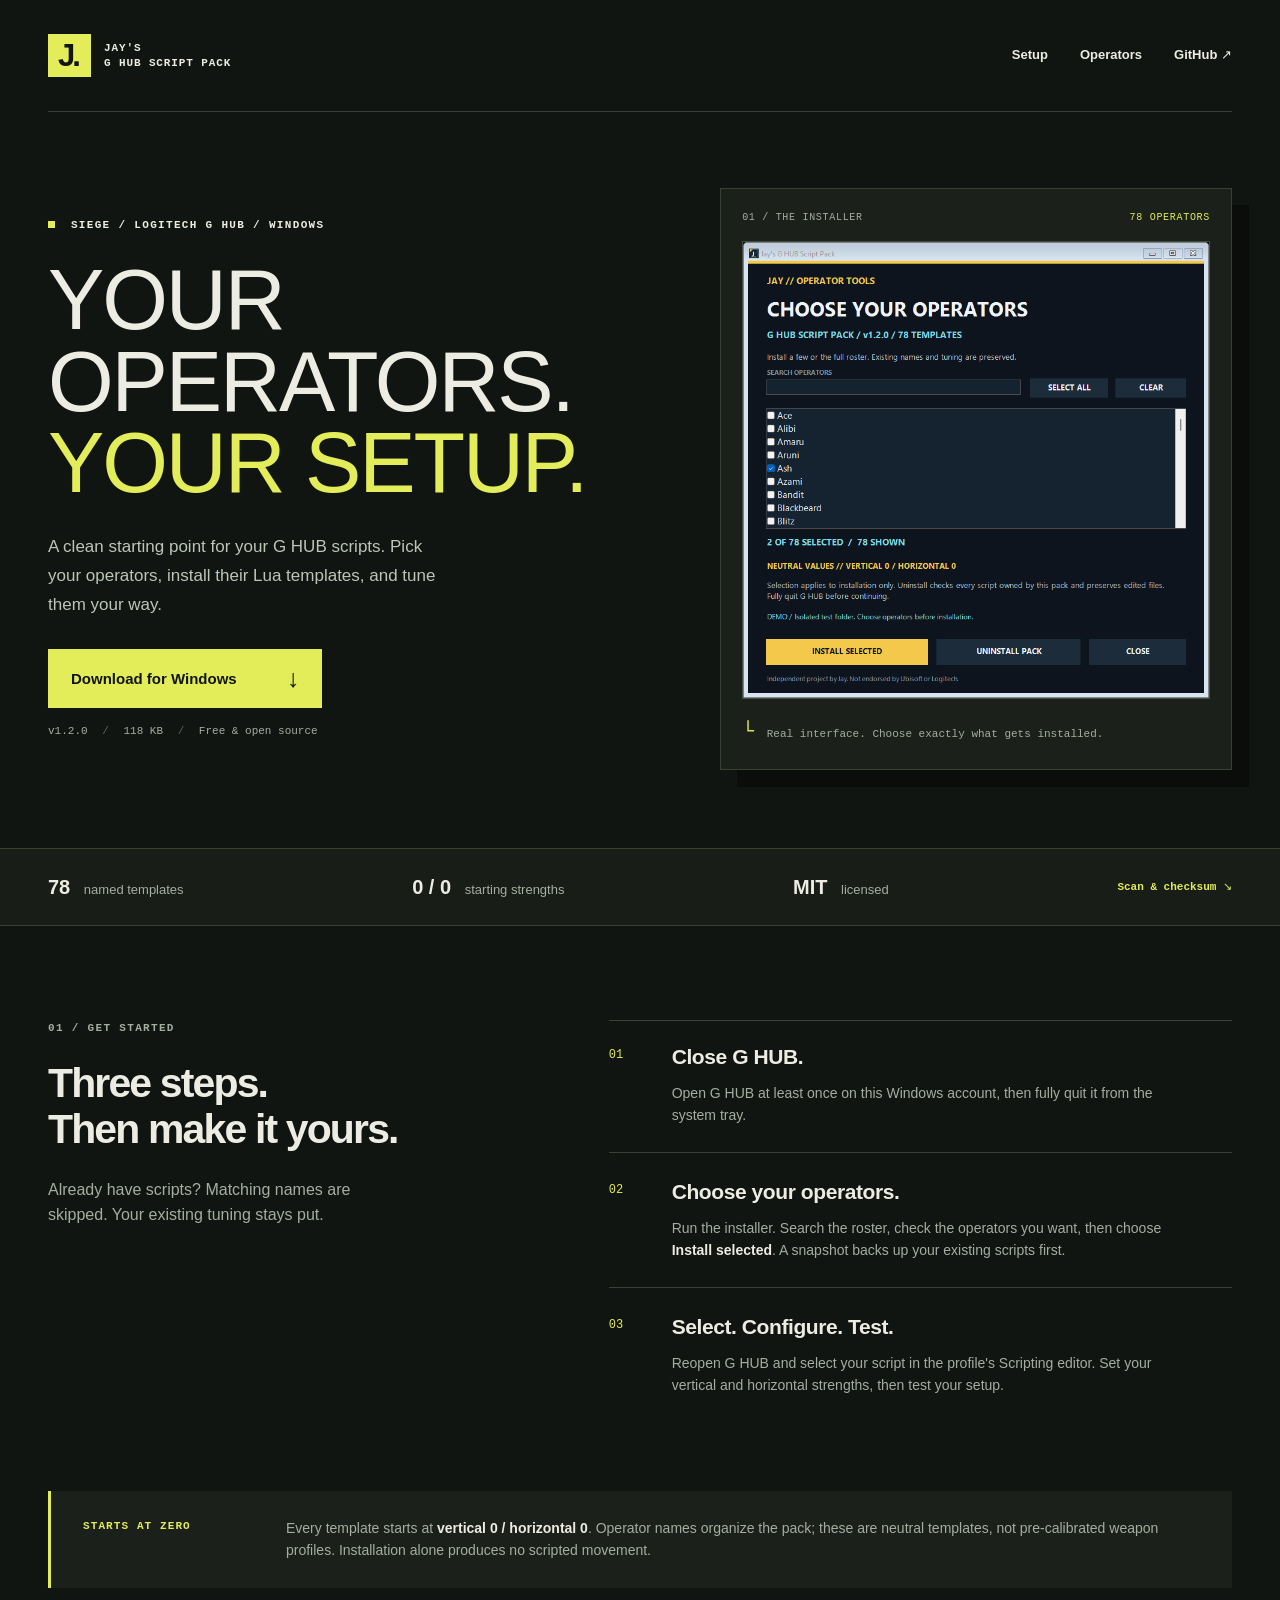
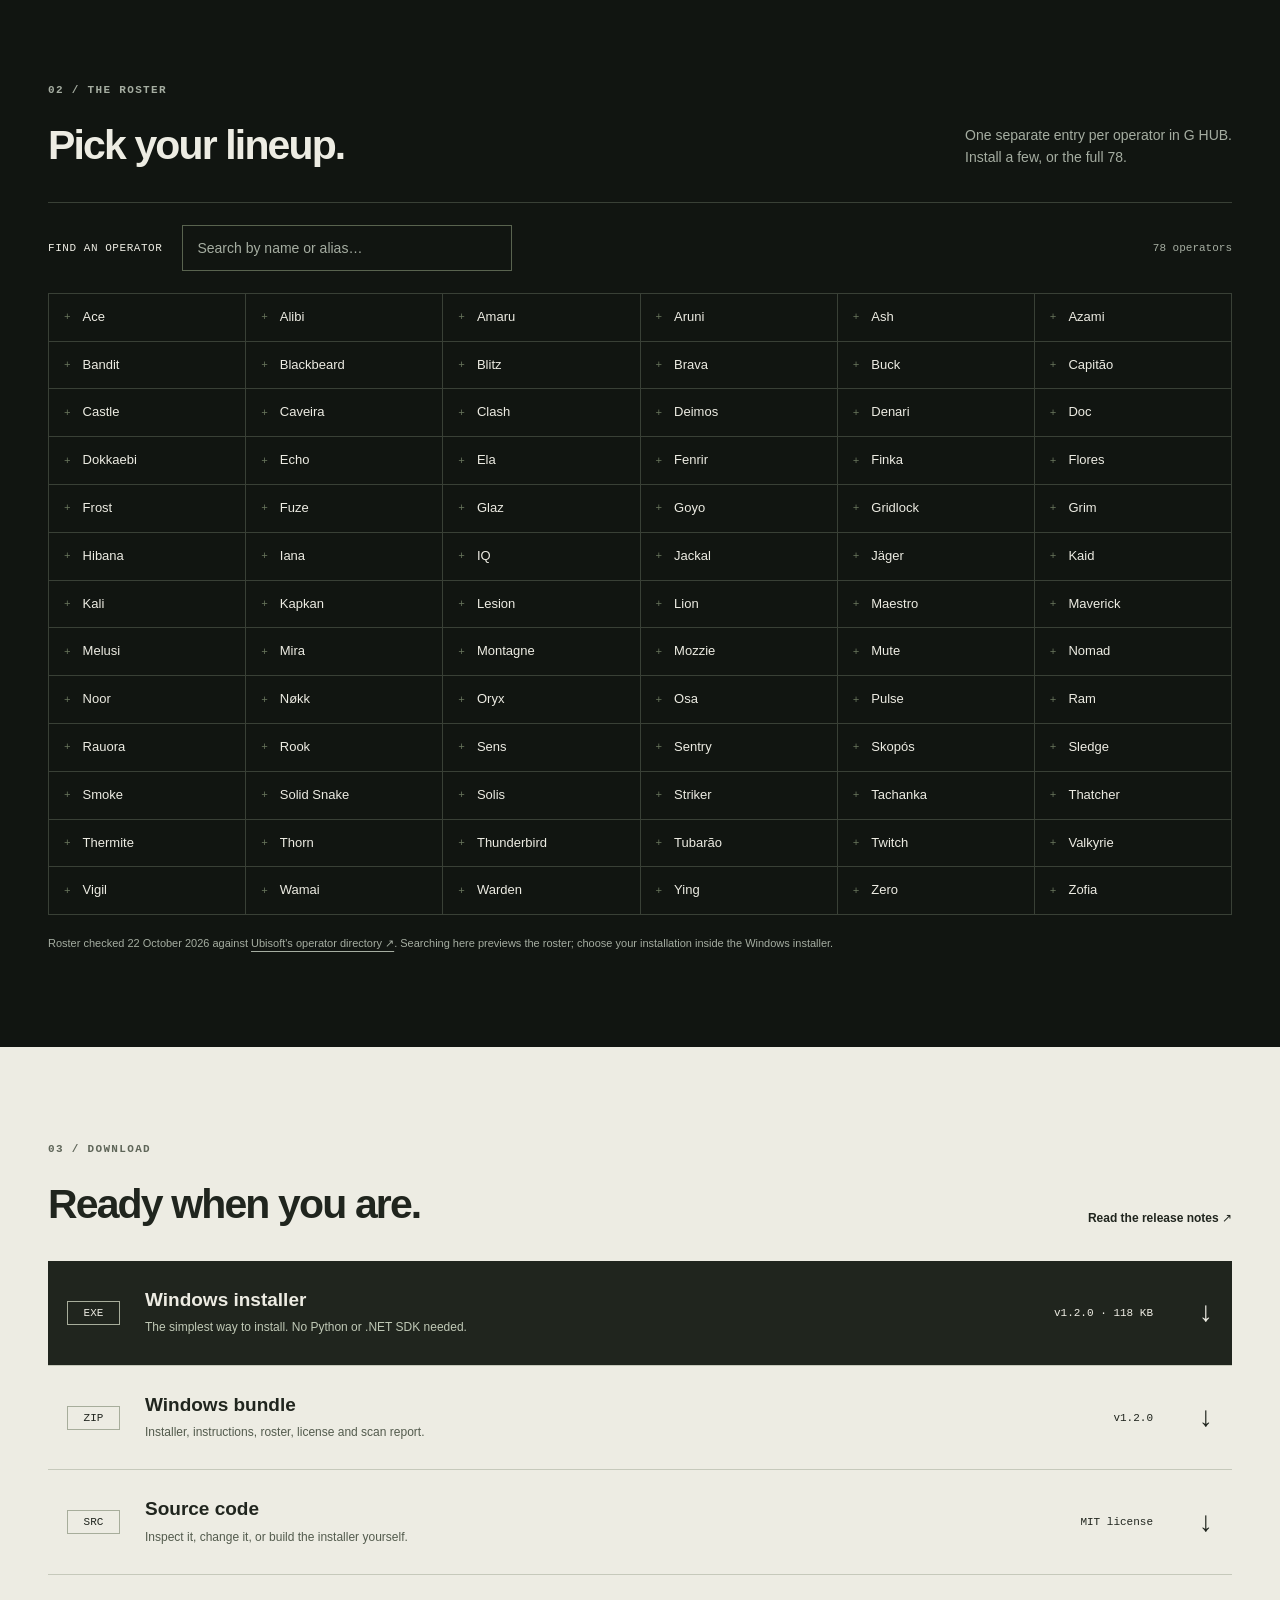
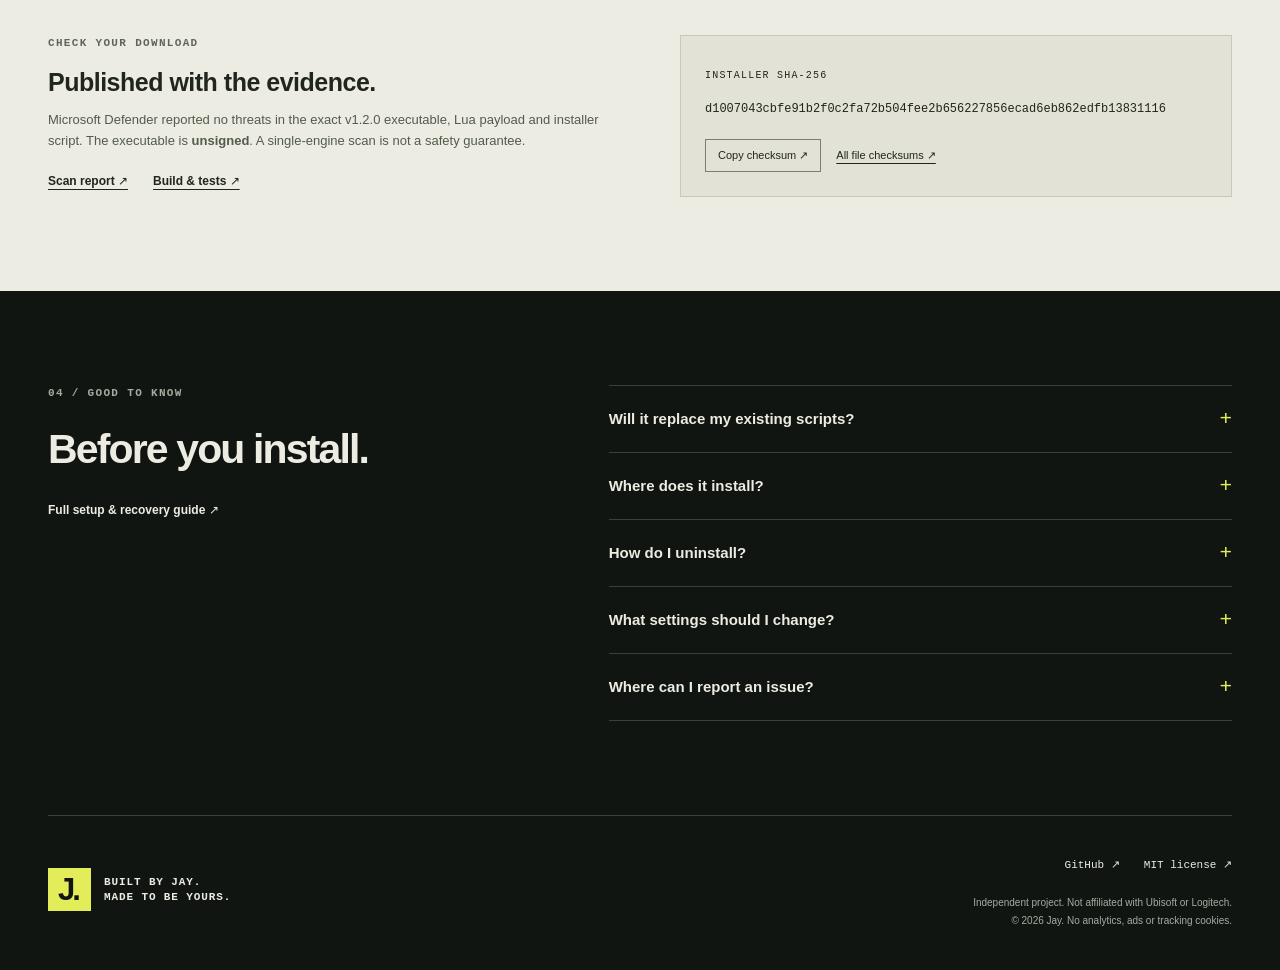
==== site/index.html @ f906ff97 "Launch tactical download website on GitHub Pages" ====
<!doctype html>
<html lang="en">
<head>
  <meta charset="utf-8">
  <meta name="viewport" content="width=device-width, initial-scale=1">
  <meta name="theme-color" content="#111511">
  <meta name="description" content="Jay's G HUB Script Pack. Download 78 neutral Siege operator Lua templates with selective installation, automatic backups and edit-preserving uninstall.">
  <meta property="og:title" content="Jay's G HUB Script Pack">
  <meta property="og:description" content="Your operators. Your setup. 78 neutral Lua templates for Logitech G HUB.">
  <meta property="og:type" content="website">
  <link rel="canonical" href="https://contactjayclatty.github.io/Jay-GHUB-Script-Pack/">
  <link rel="icon" href="assets/favicon.ico">
  <link rel="stylesheet" href="style.css">
  <script src="app.js" defer></script>
  <title>Jay's G HUB Script Pack — Download</title>
</head>
<body>
<a class="skip" href="#main">Skip to content</a>
<header class="masthead wrap">
  <a class="wordmark" href="#" aria-label="Jay's G HUB Script Pack home"><span class="mark">J.</span><span>JAY'S<br>G HUB SCRIPT PACK</span></a>
  <nav aria-label="Main navigation"><a href="#setup">Setup</a><a href="#operators">Operators</a><a href="https://github.com/contactjayclatty/Jay-GHUB-Script-Pack">GitHub <span aria-hidden="true">↗</span></a></nav>
</header>
<main id="main">
  <section class="hero wrap" aria-labelledby="hero-title">
    <div class="hero-copy">
      <p class="eyebrow"><span class="status-dot"></span> SIEGE / LOGITECH G HUB / WINDOWS</p>
      <h1 id="hero-title">YOUR<br>OPERATORS.<br><span>YOUR SETUP.</span></h1>
      <p class="intro">A clean starting point for your G HUB scripts. Pick your operators, install their Lua templates, and tune them your way.</p>
      <a class="button primary" href="https://github.com/contactjayclatty/Jay-GHUB-Script-Pack/releases/download/v1.2.0/Jay-GHUB-Script-Pack-v1.2.0.exe">Download for Windows <span aria-hidden="true">↓</span></a>
      <p class="download-meta">v1.2.0 <span>/</span> 118 KB <span>/</span> Free & open source</p>
    </div>
    <figure class="hero-visual">
      <div class="visual-top"><span>01 / THE INSTALLER</span><span>78 OPERATORS</span></div>
      <div class="screen"><img src="assets/installer.png" width="776" height="759" alt="The Windows installer showing operator checkboxes, search, and Install selected." fetchpriority="high"></div>
      <figcaption><span class="corner" aria-hidden="true">└</span> Real interface. Choose exactly what gets installed.</figcaption>
    </figure>
  </section>
  <div class="spec-strip"><div class="wrap specs"><span><strong>78</strong> named templates</span><span><strong>0 / 0</strong> starting strengths</span><span><strong>MIT</strong> licensed</span><a href="#verification">Scan & checksum <span aria-hidden="true">↘</span></a></div></div>
  <section class="setup wrap section" id="setup" aria-labelledby="setup-title">
    <div class="section-heading"><p class="eyebrow">01 / GET STARTED</p><h2 id="setup-title">Three steps.<br>Then make it yours.</h2><p>Already have scripts? Matching names are skipped. Your existing tuning stays put.</p></div>
    <ol class="steps">
      <li><span class="step-number">01</span><div><h3>Close G HUB.</h3><p>Open G HUB at least once on this Windows account, then fully quit it from the system tray.</p></div></li>
      <li><span class="step-number">02</span><div><h3>Choose your operators.</h3><p>Run the installer. Search the roster, check the operators you want, then choose <strong>Install selected</strong>. A snapshot backs up your existing scripts first.</p></div></li>
      <li><span class="step-number">03</span><div><h3>Select. Configure. Test.</h3><p>Reopen G HUB and select your script in the profile's Scripting editor. Set your vertical and horizontal strengths, then test your setup.</p></div></li>
    </ol>
  </section>
  <aside class="neutral wrap"><span class="note-label">STARTS AT ZERO</span><p>Every template starts at <strong>vertical 0 / horizontal 0</strong>. Operator names organize the pack; these are neutral templates, not pre-calibrated weapon profiles. Installation alone produces no scripted movement.</p></aside>
  <section class="roster wrap section" id="operators" aria-labelledby="roster-title">
    <div class="roster-heading"><div><p class="eyebrow">02 / THE ROSTER</p><h2 id="roster-title">Pick your lineup.</h2></div><p>One separate entry per operator in G HUB.<br>Install a few, or the full 78.</p></div>
    <div class="roster-tools"><label for="operator-search">Find an operator</label><input id="operator-search" type="search" placeholder="Search by name or alias…" autocomplete="off" aria-controls="operator-list"><span id="roster-count" role="status" aria-live="polite">78 operators</span></div>
    <ul class="operator-list" id="operator-list"><li data-search="Ace">Ace</li>
<li data-search="Alibi">Alibi</li>
<li data-search="Amaru">Amaru</li>
<li data-search="Aruni">Aruni</li>
<li data-search="Ash">Ash</li>
<li data-search="Azami">Azami</li>
<li data-search="Bandit">Bandit</li>
<li data-search="Blackbeard">Blackbeard</li>
<li data-search="Blitz">Blitz</li>
<li data-search="Brava">Brava</li>
<li data-search="Buck">Buck</li>
<li data-search="Capitão Capitao">Capitão</li>
<li data-search="Castle">Castle</li>
<li data-search="Caveira">Caveira</li>
<li data-search="Clash">Clash</li>
<li data-search="Deimos">Deimos</li>
<li data-search="Denari">Denari</li>
<li data-search="Doc">Doc</li>
<li data-search="Dokkaebi">Dokkaebi</li>
<li data-search="Echo">Echo</li>
<li data-search="Ela">Ela</li>
<li data-search="Fenrir">Fenrir</li>
<li data-search="Finka">Finka</li>
<li data-search="Flores">Flores</li>
<li data-search="Frost">Frost</li>
<li data-search="Fuze">Fuze</li>
<li data-search="Glaz">Glaz</li>
<li data-search="Goyo">Goyo</li>
<li data-search="Gridlock">Gridlock</li>
<li data-search="Grim">Grim</li>
<li data-search="Hibana">Hibana</li>
<li data-search="Iana">Iana</li>
<li data-search="IQ">IQ</li>
<li data-search="Jackal">Jackal</li>
<li data-search="Jäger Jager">Jäger</li>
<li data-search="Kaid">Kaid</li>
<li data-search="Kali">Kali</li>
<li data-search="Kapkan">Kapkan</li>
<li data-search="Lesion">Lesion</li>
<li data-search="Lion">Lion</li>
<li data-search="Maestro">Maestro</li>
<li data-search="Maverick">Maverick</li>
<li data-search="Melusi">Melusi</li>
<li data-search="Mira">Mira</li>
<li data-search="Montagne">Montagne</li>
<li data-search="Mozzie">Mozzie</li>
<li data-search="Mute">Mute</li>
<li data-search="Nomad">Nomad</li>
<li data-search="Noor">Noor</li>
<li data-search="Nøkk Nokk">Nøkk</li>
<li data-search="Oryx">Oryx</li>
<li data-search="Osa">Osa</li>
<li data-search="Pulse">Pulse</li>
<li data-search="Ram">Ram</li>
<li data-search="Rauora">Rauora</li>
<li data-search="Rook">Rook</li>
<li data-search="Sens">Sens</li>
<li data-search="Sentry">Sentry</li>
<li data-search="Skopós Skopos">Skopós</li>
<li data-search="Sledge">Sledge</li>
<li data-search="Smoke">Smoke</li>
<li data-search="Solid Snake">Solid Snake</li>
<li data-search="Solis">Solis</li>
<li data-search="Striker">Striker</li>
<li data-search="Tachanka">Tachanka</li>
<li data-search="Thatcher">Thatcher</li>
<li data-search="Thermite">Thermite</li>
<li data-search="Thorn">Thorn</li>
<li data-search="Thunderbird">Thunderbird</li>
<li data-search="Tubarão Tubarao">Tubarão</li>
<li data-search="Twitch">Twitch</li>
<li data-search="Valkyrie Valk">Valkyrie</li>
<li data-search="Vigil">Vigil</li>
<li data-search="Wamai">Wamai</li>
<li data-search="Warden">Warden</li>
<li data-search="Ying">Ying</li>
<li data-search="Zero">Zero</li>
<li data-search="Zofia">Zofia</li></ul>
    <p class="empty" id="empty-roster" hidden>No operators match that search.</p>
    <p class="small-print">Roster checked 22 October 2026 against <a href="https://www.ubisoft.com/en-us/game/rainbow-six/siege/game-info/operators">Ubisoft's operator directory ↗</a>. Searching here previews the roster; choose your installation inside the Windows installer.</p>
  </section>
  <section class="download-section" id="downloads" aria-labelledby="downloads-title"><div class="wrap section">
    <div class="download-heading"><div><p class="eyebrow">03 / DOWNLOAD</p><h2 id="downloads-title">Ready when you are.</h2></div><a class="text-link" href="https://github.com/contactjayclatty/Jay-GHUB-Script-Pack/releases/tag/v1.2.0">Read the release notes ↗</a></div>
    <a class="download-row featured" href="https://github.com/contactjayclatty/Jay-GHUB-Script-Pack/releases/download/v1.2.0/Jay-GHUB-Script-Pack-v1.2.0.exe"><span class="file-type">EXE</span><span><strong>Windows installer</strong><small>The simplest way to install. No Python or .NET SDK needed.</small></span><span class="file-detail">v1.2.0 · 118 KB</span><span class="download-arrow" aria-hidden="true">↓</span></a>
    <a class="download-row" href="https://github.com/contactjayclatty/Jay-GHUB-Script-Pack/releases/download/v1.2.0/Jay-GHUB-Script-Pack-v1.2.0-windows.zip"><span class="file-type">ZIP</span><span><strong>Windows bundle</strong><small>Installer, instructions, roster, license and scan report.</small></span><span class="file-detail">v1.2.0</span><span class="download-arrow" aria-hidden="true">↓</span></a>
    <a class="download-row" href="https://github.com/contactjayclatty/Jay-GHUB-Script-Pack/releases/download/v1.2.0/Jay-GHUB-Script-Pack-v1.2.0-source.zip"><span class="file-type">SRC</span><span><strong>Source code</strong><small>Inspect it, change it, or build the installer yourself.</small></span><span class="file-detail">MIT license</span><span class="download-arrow" aria-hidden="true">↓</span></a>
    <div class="verification" id="verification"><div><p class="eyebrow">CHECK YOUR DOWNLOAD</p><h3>Published with the evidence.</h3><p>Microsoft Defender reported no threats in the exact v1.2.0 executable, Lua payload and installer script. The executable is <strong>unsigned</strong>. A single-engine scan is not a safety guarantee.</p><div class="verification-links"><a href="https://github.com/contactjayclatty/Jay-GHUB-Script-Pack/releases/download/v1.2.0/malware-scan-report.json">Scan report ↗</a><a href="https://github.com/contactjayclatty/Jay-GHUB-Script-Pack/actions/runs/39658087045">Build & tests ↗</a></div></div><div class="hash-block"><label for="checksum">INSTALLER SHA-256</label><code id="checksum">d1007043cbfe91b2f0c2fa72b504fee2b656227856ecad6eb862edfb13831116</code><button id="copy-hash" type="button">Copy checksum <span aria-hidden="true">↗</span></button><span id="copy-status" class="sr-only" role="status"></span><a href="https://github.com/contactjayclatty/Jay-GHUB-Script-Pack/releases/download/v1.2.0/SHA256SUMS.txt">All file checksums ↗</a></div></div>
  </div></section>
  <section class="faq wrap section" aria-labelledby="faq-title"><div><p class="eyebrow">04 / GOOD TO KNOW</p><h2 id="faq-title">Before you install.</h2><a class="text-link" href="https://github.com/contactjayclatty/Jay-GHUB-Script-Pack/blob/main/docs/setup.md">Full setup & recovery guide ↗</a></div><div class="questions">
    <details><summary>Will it replace my existing scripts?</summary><p>No. Matching operator names and recognized aliases are skipped. Your current scripts are backed up before new templates are added. Installing this pack does not activate a script for your profile.</p></details>
    <details><summary>Where does it install?</summary><p>Under <code>%LOCALAPPDATA%\LGHUB\scripts</code> for the Windows account running the installer. It finds that account's folder automatically. Administrator access is not normally required.</p></details>
    <details><summary>How do I uninstall?</summary><p>Quit G HUB and choose <strong>Uninstall pack</strong> in the installer. This checks all scripts installed by the pack, regardless of the checklist. Only unchanged owned scripts are removed. Edited scripts, unrelated files and backups remain.</p></details>
    <details><summary>What settings should I change?</summary><p>Start with <code>RcCustomStrength</code> and <code>HorizontalStrength</code>. Leave advanced timings and controls alone unless you understand them. Calibration depends on your weapon, attachments, sensitivity and DPI.</p></details>
    <details><summary>Where can I report an issue?</summary><p>Use <a href="https://github.com/contactjayclatty/Jay-GHUB-Script-Pack/issues/new?template=bug_report.yml">GitHub Issues</a> for reproducible bugs or <a href="https://github.com/contactjayclatty/Jay-GHUB-Script-Pack/discussions">Discussions</a> for setup help. Include your Windows and G HUB versions, selected operators and the installer result.</p></details>
  </div></section>
</main>
<footer class="wrap footer"><a class="wordmark" href="#"><span class="mark">J.</span><span>BUILT BY JAY.<br>MADE TO BE YOURS.</span></a><div><a href="https://github.com/contactjayclatty/Jay-GHUB-Script-Pack">GitHub ↗</a><a href="https://github.com/contactjayclatty/Jay-GHUB-Script-Pack/blob/main/LICENSE">MIT license ↗</a><p>Independent project. Not affiliated with Ubisoft or Logitech.<br>© 2026 Jay. No analytics, ads or tracking cookies.</p></div></footer>
</body>
</html>
---- site/style.css ----
:root{--bg:#111511;--panel:#1b201b;--paper:#edece3;--muted:#a5ada1;--line:#394036;--accent:#e3ec59;--ink:#20251e;color-scheme:dark;font-family:Arial,Helvetica,sans-serif;font-synthesis:none}*{box-sizing:border-box}html{scroll-behavior:smooth;scroll-padding-top:30px}body{margin:0;background:var(--bg);color:var(--paper);font-size:16px;line-height:1.6}a{color:inherit;text-underline-offset:4px}button,input{font:inherit}a,button,input,summary{-webkit-tap-highlight-color:transparent}a:focus-visible,button:focus-visible,input:focus-visible,summary:focus-visible{outline:2px solid var(--accent);outline-offset:6px}.wrap{width:min(1240px,calc(100% - 96px));margin-inline:auto}.masthead{height:112px;display:flex;align-items:center;justify-content:space-between;border-bottom:1px solid var(--line)}.wordmark{display:flex;gap:13px;align-items:center;text-decoration:none;font:700 11px/1.35 'Courier New',monospace;letter-spacing:.08em}.mark{display:grid;place-items:center;width:43px;height:43px;background:var(--accent);color:var(--bg);font:900 31px/1 Arial;letter-spacing:-3px;padding-right:3px}.masthead nav{display:flex;gap:32px;font-size:13px;font-weight:bold}.masthead nav a{text-decoration:none}.masthead nav a:hover{color:var(--accent)}.hero{display:grid;grid-template-columns:1fr .85fr;gap:70px;padding-top:76px;padding-bottom:78px;align-items:center}.eyebrow{font:700 11px/1.6 'Courier New',monospace;letter-spacing:.12em;margin:0 0 25px}.status-dot{display:inline-block;width:7px;height:7px;background:var(--accent);margin-right:8px}.hero h1{font-family:Impact,'Arial Narrow',sans-serif;font-size:clamp(60px,6.6vw,98px);font-weight:400;line-height:.97;letter-spacing:-.025em;margin:0 0 28px}.hero h1 span{color:var(--accent)}.intro{max-width:400px;color:#bdc4b8;font-size:17px;line-height:1.7;margin:0 0 29px}.button{display:inline-flex;gap:50px;align-items:center;justify-content:space-between;padding:17px 23px;font-weight:700;font-size:15px;text-decoration:none;transition:background .15s,transform .15s}.primary{background:var(--accent);color:var(--bg)}.primary:hover{background:#f1fa78;transform:translateY(-2px)}.button span{font-size:25px;line-height:1}.download-meta{font:11px/1.6 'Courier New',monospace;color:var(--muted);margin:15px 0 0}.download-meta span{margin:0 8px;color:#5a6455}.hero-visual{margin:0;position:relative;padding:21px;background:var(--panel);border:1px solid var(--line);box-shadow:17px 17px 0 #0a0d0a}.visual-top{display:flex;justify-content:space-between;gap:10px;font:10px/1.5 'Courier New',monospace;letter-spacing:.07em;margin-bottom:16px;color:var(--muted)}.visual-top span:last-child{color:var(--accent)}.screen{overflow:hidden;border:1px solid #444e44;background:#121820}.screen img{width:100%;height:auto;display:block}.hero-visual figcaption{font:11px/1.6 'Courier New',monospace;color:var(--muted);margin-top:17px}.corner{color:var(--accent);font-size:20px;margin-right:6px}.spec-strip{border-block:1px solid var(--line);background:#181d17}.specs{display:flex;align-items:center;justify-content:space-between;padding-block:22px;font-size:13px;color:var(--muted);gap:20px}.specs strong{font-size:20px;color:var(--paper);margin-right:10px}.specs a{color:var(--accent);font:700 11px 'Courier New',monospace;text-decoration:none}.section{padding-top:94px;padding-bottom:94px}h2{font-size:clamp(32px,3.2vw,46px);line-height:1.13;letter-spacing:-.045em;font-weight:700;margin:0 0 24px}h3{font-size:21px;line-height:1.3;letter-spacing:-.02em;margin:0 0 12px}.setup{display:grid;grid-template-columns:.85fr 1.15fr;gap:100px}.section-heading>p:last-child{max-width:320px;color:var(--muted)}.section .eyebrow{color:var(--muted);margin-bottom:23px}.steps{list-style:none;padding:0;margin:0}.steps li{display:grid;grid-template-columns:43px 1fr;gap:20px;border-top:1px solid var(--line);padding:25px 0}.steps li:first-child{padding-top:22px}.steps li:last-child{padding-bottom:0}.step-number{font:12px 'Courier New',monospace;color:var(--accent);padding-top:5px}.steps p{font-size:14px;color:var(--muted);margin:0;max-width:490px}.steps strong{color:var(--paper)}.neutral{display:grid;grid-template-columns:175px 1fr;gap:28px;padding:26px 32px;border-left:3px solid var(--accent);background:var(--panel)}.note-label{font:700 11px/1.7 'Courier New',monospace;color:var(--accent);letter-spacing:.1em}.neutral p{margin:0;font-size:14px;color:var(--muted)}.neutral strong{color:var(--paper)}.roster-heading,.download-heading{display:flex;justify-content:space-between;align-items:flex-end;gap:30px;margin-bottom:33px}.roster-heading h2,.download-heading h2{margin:0}.roster-heading>p{color:var(--muted);font-size:14px;margin:0}.roster-tools{display:flex;gap:20px;align-items:center;margin-bottom:22px;border-top:1px solid var(--line);padding-top:22px}.roster-tools label{font:11px 'Courier New',monospace;text-transform:uppercase;letter-spacing:.05em}.roster-tools input{background:transparent;color:var(--paper);border:1px solid #59634f;padding:11px 14px;width:330px;border-radius:0;font-size:14px}.roster-tools input::placeholder{color:#a5ada1}.roster-tools span{margin-left:auto;font:11px 'Courier New',monospace;color:var(--muted)}.operator-list{list-style:none;display:grid;grid-template-columns:repeat(6,1fr);margin:0;padding:0;border-top:1px solid var(--line);border-left:1px solid var(--line)}.operator-list li{border-bottom:1px solid var(--line);border-right:1px solid var(--line);padding:13px 15px;font-size:13px;display:flex;gap:12px;align-items:center}.operator-list li:before{content:'+';color:#69765d;font:11px monospace}.operator-list li[hidden]{display:none}.operator-list li:hover{background:var(--panel);color:var(--accent)}.small-print{font-size:11px;color:var(--muted);margin:20px 0 0;max-width:800px}.empty{color:var(--muted)}.download-section{background:var(--paper);color:var(--ink)}.download-section .eyebrow{color:#5f6659}.text-link{font-size:12px;font-weight:bold;text-decoration:none}.text-link:hover{text-decoration:underline}.download-row{display:grid;grid-template-columns:53px 1fr 130px 35px;align-items:center;gap:25px;border-top:1px solid #c6c9bb;padding:27px 19px;text-decoration:none;transition:background .15s}.download-row:last-of-type{border-bottom:1px solid #c6c9bb}.download-row:hover{background:#dddfd1}.download-row.featured{background:var(--ink);color:var(--paper);border:0}.download-row.featured:hover{background:#343d2c}.file-type{font:11px 'Courier New',monospace;border:1px solid #a7ad9b;padding:5px 7px;text-align:center}.download-row strong{display:block;font-size:19px;line-height:1.3;margin-bottom:6px}.download-row small{font-size:12px;color:#535b4d;display:block}.featured small{color:#c0c9b6}.file-detail{font:11px 'Courier New',monospace;text-align:right}.download-arrow{font-size:28px;text-align:right}.verification{display:grid;grid-template-columns:1fr 1fr;gap:80px;padding-top:60px}.verification .eyebrow{margin-bottom:13px}.verification h3{font-size:25px}.verification p:not(.eyebrow){font-size:13px;color:#535b4d;margin:0}.verification-links{display:flex;gap:25px;margin-top:20px;font-size:12px;font-weight:bold}.hash-block{background:#e2e3d6;padding:24px;align-self:start;border:1px solid #c6c9bb}.hash-block label{font:10px 'Courier New',monospace;letter-spacing:.12em}.hash-block code{display:block;overflow-wrap:anywhere;font:12px/1.8 'Courier New',monospace;margin:13px 0 18px}.hash-block button{background:transparent;border:1px solid #79806f;color:var(--ink);padding:7px 12px;cursor:pointer;font-size:11px}.hash-block button:hover{background:#cdd2bf}.hash-block>a{font-size:11px;margin-left:15px}.download-section :focus-visible{outline-color:#3b4931}.faq{display:grid;grid-template-columns:.85fr 1.15fr;gap:100px}.questions details{border-top:1px solid var(--line)}.questions details:last-child{border-bottom:1px solid var(--line)}summary{cursor:pointer;list-style:none;display:flex;align-items:center;justify-content:space-between;gap:18px;font-size:15px;padding:21px 0;font-weight:bold}summary::-webkit-details-marker{display:none}summary:after{content:'+';font:21px 'Courier New',monospace;color:var(--accent)}details[open] summary:after{content:'−'}.questions p{font-size:14px;color:var(--muted);margin:0 0 23px;max-width:500px}.questions code{font-size:12px;overflow-wrap:anywhere}.footer{border-top:1px solid var(--line);padding-top:34px;padding-bottom:40px;display:flex;justify-content:space-between;gap:40px}.footer>div{text-align:right}.footer>div>a{font:11px 'Courier New',monospace;margin-left:24px;text-decoration:none}.footer p{font-size:10px;color:var(--muted);line-height:1.8;margin:18px 0 0}.sr-only{position:absolute;width:1px;height:1px;padding:0;margin:-1px;overflow:hidden;clip:rect(0,0,0,0);white-space:nowrap;border:0}.skip{position:fixed;top:-80px;left:16px;z-index:10;background:var(--accent);color:var(--ink);padding:12px}.skip:focus{top:12px}[hidden]{display:none!important}
@media(min-width:1500px){.hero{gap:110px}.hero h1{font-size:105px}}
@media(max-width:1050px){.wrap{width:calc(100% - 56px)}.hero{gap:35px}.hero h1{font-size:70px}.setup,.faq{gap:50px}.operator-list{grid-template-columns:repeat(5,1fr)}.verification{gap:35px}.specs strong{display:block;margin-bottom:3px}.hash-block>a{display:block;margin:12px 0 0}}
@media(max-width:760px){.wrap{width:calc(100% - 40px)}.masthead{height:89px}.masthead nav{gap:18px;font-size:12px}.masthead nav a:first-child{display:none}.wordmark{font-size:9px}.mark{width:35px;height:35px;font-size:26px}.hero{grid-template-columns:1fr;padding-top:46px;padding-bottom:48px;gap:40px}.hero h1{font-size:clamp(61px,14vw,96px)}.hero .eyebrow{font-size:9px;margin-bottom:25px}.intro{font-size:16px;max-width:450px}.hero-visual{max-width:460px;width:100%;justify-self:center;box-shadow:9px 9px 0 #090c09;padding:15px}.hero-visual figcaption{font-size:10px}.specs{display:grid;grid-template-columns:1fr 1fr;gap:21px;padding-block:23px}.specs strong{display:inline;font-size:19px}.specs span{font-size:11px}.specs a{font-size:10px}.section{padding-block:58px}.setup,.faq{grid-template-columns:1fr;gap:25px}h2{font-size:35px}.section-heading>p:last-child{max-width:440px}.neutral{grid-template-columns:1fr;padding:21px;gap:12px}.neutral p{font-size:13px}.roster-heading{display:block}.roster-heading>p{margin-top:18px}.roster-tools{flex-wrap:wrap;gap:12px}.roster-tools label{width:100%}.roster-tools input{width:calc(100% - 110px)}.roster-tools span{font-size:10px}.operator-list{grid-template-columns:repeat(3,1fr)}.operator-list li{padding:12px 9px;font-size:12px;gap:6px}.small-print{font-size:10px}.download-heading{display:block}.download-heading .text-link{display:inline-block;margin-top:21px}.download-row{grid-template-columns:40px 1fr 22px;gap:15px;padding:22px 12px}.download-row strong{font-size:17px}.download-row small{font-size:11px}.file-type{font-size:9px;padding:4px}.file-detail{display:none}.verification{grid-template-columns:1fr;gap:28px;padding-top:38px}.hash-block>a{display:inline-block;margin:0 0 0 12px}.faq .text-link{display:inline-block;margin-bottom:15px}.footer{display:block;padding-block:28px}.footer>div{text-align:left;margin-top:28px}.footer>div>a{margin-left:0;margin-right:24px}}
@media(prefers-reduced-motion:reduce){html{scroll-behavior:auto}*{transition:none!important}}
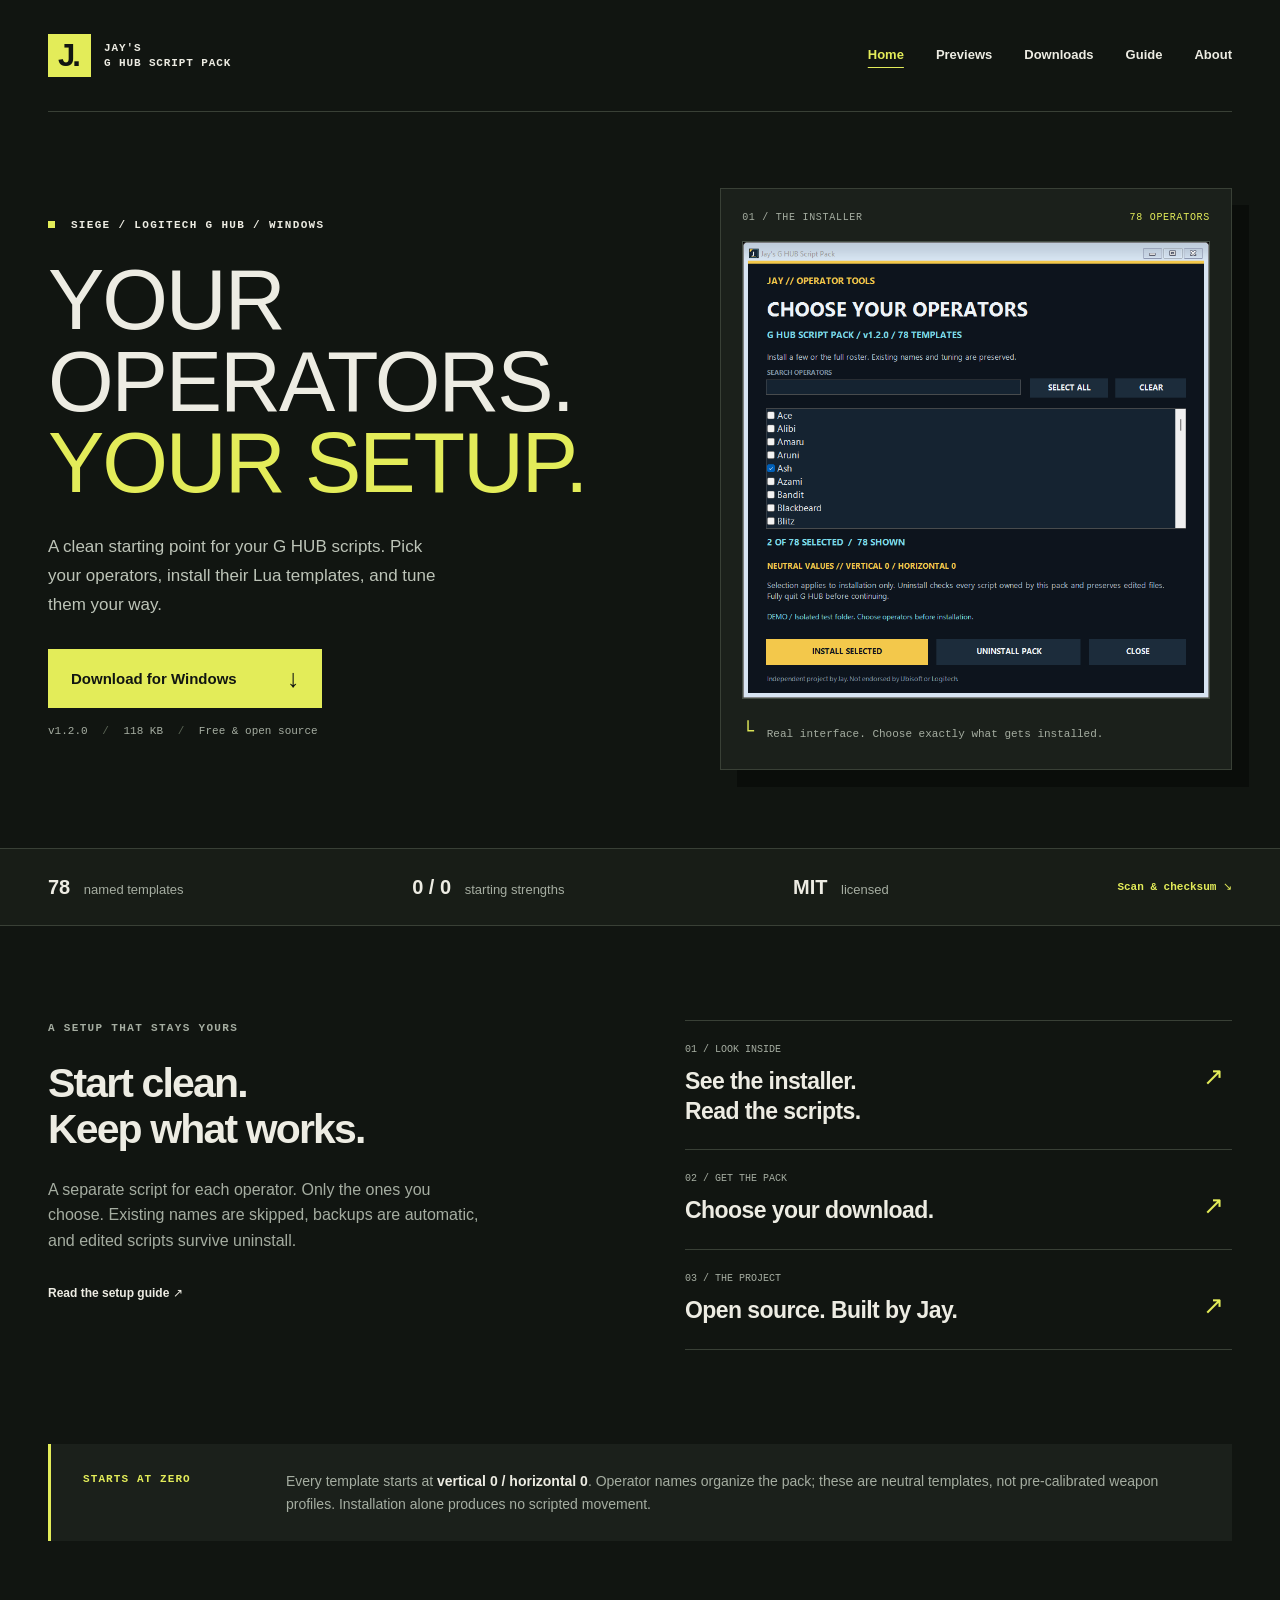
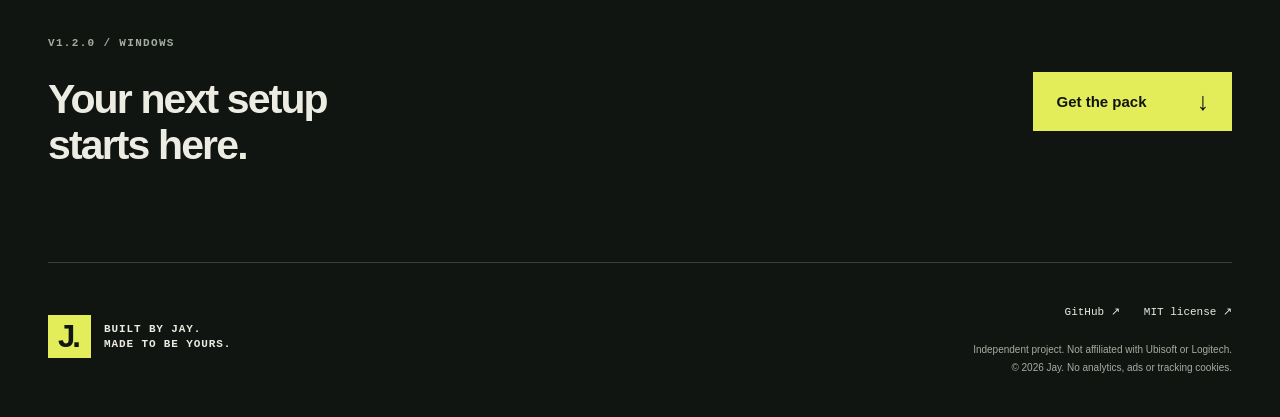
==== commit 49db73fe: "Expand website with previews, guide and verified download progress" ====
--- a/site/index.html
+++ b/site/index.html
@@ -1,32 +1,17 @@
 <!doctype html>
-<html lang="en">
-<head>
-  <meta charset="utf-8">
-  <meta name="viewport" content="width=device-width, initial-scale=1">
-  <meta name="theme-color" content="#111511">
-  <meta name="description" content="Jay's G HUB Script Pack. Download 78 neutral Siege operator Lua templates with selective installation, automatic backups and edit-preserving uninstall.">
-  <meta property="og:title" content="Jay's G HUB Script Pack">
-  <meta property="og:description" content="Your operators. Your setup. 78 neutral Lua templates for Logitech G HUB.">
-  <meta property="og:type" content="website">
-  <link rel="canonical" href="https://contactjayclatty.github.io/Jay-GHUB-Script-Pack/">
-  <link rel="icon" href="assets/favicon.ico">
-  <link rel="stylesheet" href="style.css">
-  <script src="app.js" defer></script>
-  <title>Jay's G HUB Script Pack — Download</title>
-</head>
-<body>
+<html lang="en"><head>
+<meta charset="utf-8"><meta name="viewport" content="width=device-width, initial-scale=1"><meta name="theme-color" content="#111511">
+<meta name="description" content="78 neutral Siege operator templates. Selective installation, backups and your own tuning in Logitech G HUB."><meta property="og:title" content="Home — Jay's G HUB Script Pack"><meta property="og:description" content="78 neutral Siege operator templates. Selective installation, backups and your own tuning in Logitech G HUB."><meta property="og:type" content="website">
+<link rel="canonical" href="https://contactjayclatty.github.io/Jay-GHUB-Script-Pack/"><link rel="icon" href="assets/favicon.ico"><link rel="stylesheet" href="style.css"><script src="app.js" defer></script>
+<title>Home — Jay's G HUB Script Pack</title></head><body>
 <a class="skip" href="#main">Skip to content</a>
-<header class="masthead wrap">
-  <a class="wordmark" href="#" aria-label="Jay's G HUB Script Pack home"><span class="mark">J.</span><span>JAY'S<br>G HUB SCRIPT PACK</span></a>
-  <nav aria-label="Main navigation"><a href="#setup">Setup</a><a href="#operators">Operators</a><a href="https://github.com/contactjayclatty/Jay-GHUB-Script-Pack">GitHub <span aria-hidden="true">↗</span></a></nav>
-</header>
-<main id="main">
-  <section class="hero wrap" aria-labelledby="hero-title">
+<header class="masthead wrap"><a class="wordmark" href="index.html" aria-label="Jay's G HUB Script Pack home"><span class="mark">J.</span><span>JAY'S<br>G HUB SCRIPT PACK</span></a><nav aria-label="Main navigation"><a href="index.html" aria-current="page">Home</a><a href="previews.html">Previews</a><a href="download.html">Downloads</a><a href="guide.html">Guide</a><a href="about.html">About</a></nav></header>
+<main id="main">  <section class="hero wrap" aria-labelledby="hero-title">
     <div class="hero-copy">
       <p class="eyebrow"><span class="status-dot"></span> SIEGE / LOGITECH G HUB / WINDOWS</p>
       <h1 id="hero-title">YOUR<br>OPERATORS.<br><span>YOUR SETUP.</span></h1>
       <p class="intro">A clean starting point for your G HUB scripts. Pick your operators, install their Lua templates, and tune them your way.</p>
-      <a class="button primary" href="https://github.com/contactjayclatty/Jay-GHUB-Script-Pack/releases/download/v1.2.0/Jay-GHUB-Script-Pack-v1.2.0.exe">Download for Windows <span aria-hidden="true">↓</span></a>
+      <a class="button primary" href="download.html">Download for Windows <span aria-hidden="true">↓</span></a>
       <p class="download-meta">v1.2.0 <span>/</span> 118 KB <span>/</span> Free & open source</p>
     </div>
     <figure class="hero-visual">
@@ -34,116 +19,6 @@
       <div class="screen"><img src="assets/installer.png" width="776" height="759" alt="The Windows installer showing operator checkboxes, search, and Install selected." fetchpriority="high"></div>
       <figcaption><span class="corner" aria-hidden="true">└</span> Real interface. Choose exactly what gets installed.</figcaption>
     </figure>
-  </section>
-  <div class="spec-strip"><div class="wrap specs"><span><strong>78</strong> named templates</span><span><strong>0 / 0</strong> starting strengths</span><span><strong>MIT</strong> licensed</span><a href="#verification">Scan & checksum <span aria-hidden="true">↘</span></a></div></div>
-  <section class="setup wrap section" id="setup" aria-labelledby="setup-title">
-    <div class="section-heading"><p class="eyebrow">01 / GET STARTED</p><h2 id="setup-title">Three steps.<br>Then make it yours.</h2><p>Already have scripts? Matching names are skipped. Your existing tuning stays put.</p></div>
-    <ol class="steps">
-      <li><span class="step-number">01</span><div><h3>Close G HUB.</h3><p>Open G HUB at least once on this Windows account, then fully quit it from the system tray.</p></div></li>
-      <li><span class="step-number">02</span><div><h3>Choose your operators.</h3><p>Run the installer. Search the roster, check the operators you want, then choose <strong>Install selected</strong>. A snapshot backs up your existing scripts first.</p></div></li>
-      <li><span class="step-number">03</span><div><h3>Select. Configure. Test.</h3><p>Reopen G HUB and select your script in the profile's Scripting editor. Set your vertical and horizontal strengths, then test your setup.</p></div></li>
-    </ol>
-  </section>
-  <aside class="neutral wrap"><span class="note-label">STARTS AT ZERO</span><p>Every template starts at <strong>vertical 0 / horizontal 0</strong>. Operator names organize the pack; these are neutral templates, not pre-calibrated weapon profiles. Installation alone produces no scripted movement.</p></aside>
-  <section class="roster wrap section" id="operators" aria-labelledby="roster-title">
-    <div class="roster-heading"><div><p class="eyebrow">02 / THE ROSTER</p><h2 id="roster-title">Pick your lineup.</h2></div><p>One separate entry per operator in G HUB.<br>Install a few, or the full 78.</p></div>
-    <div class="roster-tools"><label for="operator-search">Find an operator</label><input id="operator-search" type="search" placeholder="Search by name or alias…" autocomplete="off" aria-controls="operator-list"><span id="roster-count" role="status" aria-live="polite">78 operators</span></div>
-    <ul class="operator-list" id="operator-list"><li data-search="Ace">Ace</li>
-<li data-search="Alibi">Alibi</li>
-<li data-search="Amaru">Amaru</li>
-<li data-search="Aruni">Aruni</li>
-<li data-search="Ash">Ash</li>
-<li data-search="Azami">Azami</li>
-<li data-search="Bandit">Bandit</li>
-<li data-search="Blackbeard">Blackbeard</li>
-<li data-search="Blitz">Blitz</li>
-<li data-search="Brava">Brava</li>
-<li data-search="Buck">Buck</li>
-<li data-search="Capitão Capitao">Capitão</li>
-<li data-search="Castle">Castle</li>
-<li data-search="Caveira">Caveira</li>
-<li data-search="Clash">Clash</li>
-<li data-search="Deimos">Deimos</li>
-<li data-search="Denari">Denari</li>
-<li data-search="Doc">Doc</li>
-<li data-search="Dokkaebi">Dokkaebi</li>
-<li data-search="Echo">Echo</li>
-<li data-search="Ela">Ela</li>
-<li data-search="Fenrir">Fenrir</li>
-<li data-search="Finka">Finka</li>
-<li data-search="Flores">Flores</li>
-<li data-search="Frost">Frost</li>
-<li data-search="Fuze">Fuze</li>
-<li data-search="Glaz">Glaz</li>
-<li data-search="Goyo">Goyo</li>
-<li data-search="Gridlock">Gridlock</li>
-<li data-search="Grim">Grim</li>
-<li data-search="Hibana">Hibana</li>
-<li data-search="Iana">Iana</li>
-<li data-search="IQ">IQ</li>
-<li data-search="Jackal">Jackal</li>
-<li data-search="Jäger Jager">Jäger</li>
-<li data-search="Kaid">Kaid</li>
-<li data-search="Kali">Kali</li>
-<li data-search="Kapkan">Kapkan</li>
-<li data-search="Lesion">Lesion</li>
-<li data-search="Lion">Lion</li>
-<li data-search="Maestro">Maestro</li>
-<li data-search="Maverick">Maverick</li>
-<li data-search="Melusi">Melusi</li>
-<li data-search="Mira">Mira</li>
-<li data-search="Montagne">Montagne</li>
-<li data-search="Mozzie">Mozzie</li>
-<li data-search="Mute">Mute</li>
-<li data-search="Nomad">Nomad</li>
-<li data-search="Noor">Noor</li>
-<li data-search="Nøkk Nokk">Nøkk</li>
-<li data-search="Oryx">Oryx</li>
-<li data-search="Osa">Osa</li>
-<li data-search="Pulse">Pulse</li>
-<li data-search="Ram">Ram</li>
-<li data-search="Rauora">Rauora</li>
-<li data-search="Rook">Rook</li>
-<li data-search="Sens">Sens</li>
-<li data-search="Sentry">Sentry</li>
-<li data-search="Skopós Skopos">Skopós</li>
-<li data-search="Sledge">Sledge</li>
-<li data-search="Smoke">Smoke</li>
-<li data-search="Solid Snake">Solid Snake</li>
-<li data-search="Solis">Solis</li>
-<li data-search="Striker">Striker</li>
-<li data-search="Tachanka">Tachanka</li>
-<li data-search="Thatcher">Thatcher</li>
-<li data-search="Thermite">Thermite</li>
-<li data-search="Thorn">Thorn</li>
-<li data-search="Thunderbird">Thunderbird</li>
-<li data-search="Tubarão Tubarao">Tubarão</li>
-<li data-search="Twitch">Twitch</li>
-<li data-search="Valkyrie Valk">Valkyrie</li>
-<li data-search="Vigil">Vigil</li>
-<li data-search="Wamai">Wamai</li>
-<li data-search="Warden">Warden</li>
-<li data-search="Ying">Ying</li>
-<li data-search="Zero">Zero</li>
-<li data-search="Zofia">Zofia</li></ul>
-    <p class="empty" id="empty-roster" hidden>No operators match that search.</p>
-    <p class="small-print">Roster checked 22 October 2026 against <a href="https://www.ubisoft.com/en-us/game/rainbow-six/siege/game-info/operators">Ubisoft's operator directory ↗</a>. Searching here previews the roster; choose your installation inside the Windows installer.</p>
-  </section>
-  <section class="download-section" id="downloads" aria-labelledby="downloads-title"><div class="wrap section">
-    <div class="download-heading"><div><p class="eyebrow">03 / DOWNLOAD</p><h2 id="downloads-title">Ready when you are.</h2></div><a class="text-link" href="https://github.com/contactjayclatty/Jay-GHUB-Script-Pack/releases/tag/v1.2.0">Read the release notes ↗</a></div>
-    <a class="download-row featured" href="https://github.com/contactjayclatty/Jay-GHUB-Script-Pack/releases/download/v1.2.0/Jay-GHUB-Script-Pack-v1.2.0.exe"><span class="file-type">EXE</span><span><strong>Windows installer</strong><small>The simplest way to install. No Python or .NET SDK needed.</small></span><span class="file-detail">v1.2.0 · 118 KB</span><span class="download-arrow" aria-hidden="true">↓</span></a>
-    <a class="download-row" href="https://github.com/contactjayclatty/Jay-GHUB-Script-Pack/releases/download/v1.2.0/Jay-GHUB-Script-Pack-v1.2.0-windows.zip"><span class="file-type">ZIP</span><span><strong>Windows bundle</strong><small>Installer, instructions, roster, license and scan report.</small></span><span class="file-detail">v1.2.0</span><span class="download-arrow" aria-hidden="true">↓</span></a>
-    <a class="download-row" href="https://github.com/contactjayclatty/Jay-GHUB-Script-Pack/releases/download/v1.2.0/Jay-GHUB-Script-Pack-v1.2.0-source.zip"><span class="file-type">SRC</span><span><strong>Source code</strong><small>Inspect it, change it, or build the installer yourself.</small></span><span class="file-detail">MIT license</span><span class="download-arrow" aria-hidden="true">↓</span></a>
-    <div class="verification" id="verification"><div><p class="eyebrow">CHECK YOUR DOWNLOAD</p><h3>Published with the evidence.</h3><p>Microsoft Defender reported no threats in the exact v1.2.0 executable, Lua payload and installer script. The executable is <strong>unsigned</strong>. A single-engine scan is not a safety guarantee.</p><div class="verification-links"><a href="https://github.com/contactjayclatty/Jay-GHUB-Script-Pack/releases/download/v1.2.0/malware-scan-report.json">Scan report ↗</a><a href="https://github.com/contactjayclatty/Jay-GHUB-Script-Pack/actions/runs/39658087045">Build & tests ↗</a></div></div><div class="hash-block"><label for="checksum">INSTALLER SHA-256</label><code id="checksum">d1007043cbfe91b2f0c2fa72b504fee2b656227856ecad6eb862edfb13831116</code><button id="copy-hash" type="button">Copy checksum <span aria-hidden="true">↗</span></button><span id="copy-status" class="sr-only" role="status"></span><a href="https://github.com/contactjayclatty/Jay-GHUB-Script-Pack/releases/download/v1.2.0/SHA256SUMS.txt">All file checksums ↗</a></div></div>
-  </div></section>
-  <section class="faq wrap section" aria-labelledby="faq-title"><div><p class="eyebrow">04 / GOOD TO KNOW</p><h2 id="faq-title">Before you install.</h2><a class="text-link" href="https://github.com/contactjayclatty/Jay-GHUB-Script-Pack/blob/main/docs/setup.md">Full setup & recovery guide ↗</a></div><div class="questions">
-    <details><summary>Will it replace my existing scripts?</summary><p>No. Matching operator names and recognized aliases are skipped. Your current scripts are backed up before new templates are added. Installing this pack does not activate a script for your profile.</p></details>
-    <details><summary>Where does it install?</summary><p>Under <code>%LOCALAPPDATA%\LGHUB\scripts</code> for the Windows account running the installer. It finds that account's folder automatically. Administrator access is not normally required.</p></details>
-    <details><summary>How do I uninstall?</summary><p>Quit G HUB and choose <strong>Uninstall pack</strong> in the installer. This checks all scripts installed by the pack, regardless of the checklist. Only unchanged owned scripts are removed. Edited scripts, unrelated files and backups remain.</p></details>
-    <details><summary>What settings should I change?</summary><p>Start with <code>RcCustomStrength</code> and <code>HorizontalStrength</code>. Leave advanced timings and controls alone unless you understand them. Calibration depends on your weapon, attachments, sensitivity and DPI.</p></details>
-    <details><summary>Where can I report an issue?</summary><p>Use <a href="https://github.com/contactjayclatty/Jay-GHUB-Script-Pack/issues/new?template=bug_report.yml">GitHub Issues</a> for reproducible bugs or <a href="https://github.com/contactjayclatty/Jay-GHUB-Script-Pack/discussions">Discussions</a> for setup help. Include your Windows and G HUB versions, selected operators and the installer result.</p></details>
-  </div></section>
-</main>
-<footer class="wrap footer"><a class="wordmark" href="#"><span class="mark">J.</span><span>BUILT BY JAY.<br>MADE TO BE YOURS.</span></a><div><a href="https://github.com/contactjayclatty/Jay-GHUB-Script-Pack">GitHub ↗</a><a href="https://github.com/contactjayclatty/Jay-GHUB-Script-Pack/blob/main/LICENSE">MIT license ↗</a><p>Independent project. Not affiliated with Ubisoft or Logitech.<br>© 2026 Jay. No analytics, ads or tracking cookies.</p></div></footer>
-</body>
-</html>
+  </section>  <div class="spec-strip"><div class="wrap specs"><span><strong>78</strong> named templates</span><span><strong>0 / 0</strong> starting strengths</span><span><strong>MIT</strong> licensed</span><a href="download.html#verification">Scan & checksum <span aria-hidden="true">↘</span></a></div></div><section class="wrap section overview"><div><p class="eyebrow">A SETUP THAT STAYS YOURS</p><h2>Start clean.<br>Keep what works.</h2><p class="muted">A separate script for each operator. Only the ones you choose. Existing names are skipped, backups are automatic, and edited scripts survive uninstall.</p><a class="text-link" href="guide.html">Read the setup guide ↗</a></div><div class="route-list"><a href="previews.html"><span>01 / LOOK INSIDE</span><strong>See the installer.<br>Read the scripts.</strong><b aria-hidden="true">↗</b></a><a href="download.html"><span>02 / GET THE PACK</span><strong>Choose your download.</strong><b aria-hidden="true">↗</b></a><a href="about.html"><span>03 / THE PROJECT</span><strong>Open source. Built by Jay.</strong><b aria-hidden="true">↗</b></a></div></section>  <aside class="neutral wrap"><span class="note-label">STARTS AT ZERO</span><p>Every template starts at <strong>vertical 0 / horizontal 0</strong>. Operator names organize the pack; these are neutral templates, not pre-calibrated weapon profiles. Installation alone produces no scripted movement.</p></aside><section class="wrap section bottom-cta"><div><p class="eyebrow">V1.2.0 / WINDOWS</p><h2>Your next setup<br>starts here.</h2></div><a class="button primary" href="download.html">Get the pack <span aria-hidden="true">↓</span></a></section></main>
+<footer class="wrap footer"><a class="wordmark" href="index.html"><span class="mark">J.</span><span>BUILT BY JAY.<br>MADE TO BE YOURS.</span></a><div><a href="https://github.com/contactjayclatty/Jay-GHUB-Script-Pack">GitHub ↗</a><a href="https://github.com/contactjayclatty/Jay-GHUB-Script-Pack/blob/main/LICENSE">MIT license ↗</a><p>Independent project. Not affiliated with Ubisoft or Logitech.<br>© 2026 Jay. No analytics, ads or tracking cookies.</p></div></footer>
+</body></html>
--- a/site/style.css
+++ b/site/style.css
@@ -1,5 +1,23 @@
 :root{--bg:#111511;--panel:#1b201b;--paper:#edece3;--muted:#a5ada1;--line:#394036;--accent:#e3ec59;--ink:#20251e;color-scheme:dark;font-family:Arial,Helvetica,sans-serif;font-synthesis:none}*{box-sizing:border-box}html{scroll-behavior:smooth;scroll-padding-top:30px}body{margin:0;background:var(--bg);color:var(--paper);font-size:16px;line-height:1.6}a{color:inherit;text-underline-offset:4px}button,input{font:inherit}a,button,input,summary{-webkit-tap-highlight-color:transparent}a:focus-visible,button:focus-visible,input:focus-visible,summary:focus-visible{outline:2px solid var(--accent);outline-offset:6px}.wrap{width:min(1240px,calc(100% - 96px));margin-inline:auto}.masthead{height:112px;display:flex;align-items:center;justify-content:space-between;border-bottom:1px solid var(--line)}.wordmark{display:flex;gap:13px;align-items:center;text-decoration:none;font:700 11px/1.35 'Courier New',monospace;letter-spacing:.08em}.mark{display:grid;place-items:center;width:43px;height:43px;background:var(--accent);color:var(--bg);font:900 31px/1 Arial;letter-spacing:-3px;padding-right:3px}.masthead nav{display:flex;gap:32px;font-size:13px;font-weight:bold}.masthead nav a{text-decoration:none}.masthead nav a:hover{color:var(--accent)}.hero{display:grid;grid-template-columns:1fr .85fr;gap:70px;padding-top:76px;padding-bottom:78px;align-items:center}.eyebrow{font:700 11px/1.6 'Courier New',monospace;letter-spacing:.12em;margin:0 0 25px}.status-dot{display:inline-block;width:7px;height:7px;background:var(--accent);margin-right:8px}.hero h1{font-family:Impact,'Arial Narrow',sans-serif;font-size:clamp(60px,6.6vw,98px);font-weight:400;line-height:.97;letter-spacing:-.025em;margin:0 0 28px}.hero h1 span{color:var(--accent)}.intro{max-width:400px;color:#bdc4b8;font-size:17px;line-height:1.7;margin:0 0 29px}.button{display:inline-flex;gap:50px;align-items:center;justify-content:space-between;padding:17px 23px;font-weight:700;font-size:15px;text-decoration:none;transition:background .15s,transform .15s}.primary{background:var(--accent);color:var(--bg)}.primary:hover{background:#f1fa78;transform:translateY(-2px)}.button span{font-size:25px;line-height:1}.download-meta{font:11px/1.6 'Courier New',monospace;color:var(--muted);margin:15px 0 0}.download-meta span{margin:0 8px;color:#5a6455}.hero-visual{margin:0;position:relative;padding:21px;background:var(--panel);border:1px solid var(--line);box-shadow:17px 17px 0 #0a0d0a}.visual-top{display:flex;justify-content:space-between;gap:10px;font:10px/1.5 'Courier New',monospace;letter-spacing:.07em;margin-bottom:16px;color:var(--muted)}.visual-top span:last-child{color:var(--accent)}.screen{overflow:hidden;border:1px solid #444e44;background:#121820}.screen img{width:100%;height:auto;display:block}.hero-visual figcaption{font:11px/1.6 'Courier New',monospace;color:var(--muted);margin-top:17px}.corner{color:var(--accent);font-size:20px;margin-right:6px}.spec-strip{border-block:1px solid var(--line);background:#181d17}.specs{display:flex;align-items:center;justify-content:space-between;padding-block:22px;font-size:13px;color:var(--muted);gap:20px}.specs strong{font-size:20px;color:var(--paper);margin-right:10px}.specs a{color:var(--accent);font:700 11px 'Courier New',monospace;text-decoration:none}.section{padding-top:94px;padding-bottom:94px}h2{font-size:clamp(32px,3.2vw,46px);line-height:1.13;letter-spacing:-.045em;font-weight:700;margin:0 0 24px}h3{font-size:21px;line-height:1.3;letter-spacing:-.02em;margin:0 0 12px}.setup{display:grid;grid-template-columns:.85fr 1.15fr;gap:100px}.section-heading>p:last-child{max-width:320px;color:var(--muted)}.section .eyebrow{color:var(--muted);margin-bottom:23px}.steps{list-style:none;padding:0;margin:0}.steps li{display:grid;grid-template-columns:43px 1fr;gap:20px;border-top:1px solid var(--line);padding:25px 0}.steps li:first-child{padding-top:22px}.steps li:last-child{padding-bottom:0}.step-number{font:12px 'Courier New',monospace;color:var(--accent);padding-top:5px}.steps p{font-size:14px;color:var(--muted);margin:0;max-width:490px}.steps strong{color:var(--paper)}.neutral{display:grid;grid-template-columns:175px 1fr;gap:28px;padding:26px 32px;border-left:3px solid var(--accent);background:var(--panel)}.note-label{font:700 11px/1.7 'Courier New',monospace;color:var(--accent);letter-spacing:.1em}.neutral p{margin:0;font-size:14px;color:var(--muted)}.neutral strong{color:var(--paper)}.roster-heading,.download-heading{display:flex;justify-content:space-between;align-items:flex-end;gap:30px;margin-bottom:33px}.roster-heading h2,.download-heading h2{margin:0}.roster-heading>p{color:var(--muted);font-size:14px;margin:0}.roster-tools{display:flex;gap:20px;align-items:center;margin-bottom:22px;border-top:1px solid var(--line);padding-top:22px}.roster-tools label{font:11px 'Courier New',monospace;text-transform:uppercase;letter-spacing:.05em}.roster-tools input{background:transparent;color:var(--paper);border:1px solid #59634f;padding:11px 14px;width:330px;border-radius:0;font-size:14px}.roster-tools input::placeholder{color:#a5ada1}.roster-tools span{margin-left:auto;font:11px 'Courier New',monospace;color:var(--muted)}.operator-list{list-style:none;display:grid;grid-template-columns:repeat(6,1fr);margin:0;padding:0;border-top:1px solid var(--line);border-left:1px solid var(--line)}.operator-list li{border-bottom:1px solid var(--line);border-right:1px solid var(--line);padding:13px 15px;font-size:13px;display:flex;gap:12px;align-items:center}.operator-list li:before{content:'+';color:#69765d;font:11px monospace}.operator-list li[hidden]{display:none}.operator-list li:hover{background:var(--panel);color:var(--accent)}.small-print{font-size:11px;color:var(--muted);margin:20px 0 0;max-width:800px}.empty{color:var(--muted)}.download-section{background:var(--paper);color:var(--ink)}.download-section .eyebrow{color:#5f6659}.text-link{font-size:12px;font-weight:bold;text-decoration:none}.text-link:hover{text-decoration:underline}.download-row{display:grid;grid-template-columns:53px 1fr 130px 35px;align-items:center;gap:25px;border-top:1px solid #c6c9bb;padding:27px 19px;text-decoration:none;transition:background .15s}.download-row:last-of-type{border-bottom:1px solid #c6c9bb}.download-row:hover{background:#dddfd1}.download-row.featured{background:var(--ink);color:var(--paper);border:0}.download-row.featured:hover{background:#343d2c}.file-type{font:11px 'Courier New',monospace;border:1px solid #a7ad9b;padding:5px 7px;text-align:center}.download-row strong{display:block;font-size:19px;line-height:1.3;margin-bottom:6px}.download-row small{font-size:12px;color:#535b4d;display:block}.featured small{color:#c0c9b6}.file-detail{font:11px 'Courier New',monospace;text-align:right}.download-arrow{font-size:28px;text-align:right}.verification{display:grid;grid-template-columns:1fr 1fr;gap:80px;padding-top:60px}.verification .eyebrow{margin-bottom:13px}.verification h3{font-size:25px}.verification p:not(.eyebrow){font-size:13px;color:#535b4d;margin:0}.verification-links{display:flex;gap:25px;margin-top:20px;font-size:12px;font-weight:bold}.hash-block{background:#e2e3d6;padding:24px;align-self:start;border:1px solid #c6c9bb}.hash-block label{font:10px 'Courier New',monospace;letter-spacing:.12em}.hash-block code{display:block;overflow-wrap:anywhere;font:12px/1.8 'Courier New',monospace;margin:13px 0 18px}.hash-block button{background:transparent;border:1px solid #79806f;color:var(--ink);padding:7px 12px;cursor:pointer;font-size:11px}.hash-block button:hover{background:#cdd2bf}.hash-block>a{font-size:11px;margin-left:15px}.download-section :focus-visible{outline-color:#3b4931}.faq{display:grid;grid-template-columns:.85fr 1.15fr;gap:100px}.questions details{border-top:1px solid var(--line)}.questions details:last-child{border-bottom:1px solid var(--line)}summary{cursor:pointer;list-style:none;display:flex;align-items:center;justify-content:space-between;gap:18px;font-size:15px;padding:21px 0;font-weight:bold}summary::-webkit-details-marker{display:none}summary:after{content:'+';font:21px 'Courier New',monospace;color:var(--accent)}details[open] summary:after{content:'−'}.questions p{font-size:14px;color:var(--muted);margin:0 0 23px;max-width:500px}.questions code{font-size:12px;overflow-wrap:anywhere}.footer{border-top:1px solid var(--line);padding-top:34px;padding-bottom:40px;display:flex;justify-content:space-between;gap:40px}.footer>div{text-align:right}.footer>div>a{font:11px 'Courier New',monospace;margin-left:24px;text-decoration:none}.footer p{font-size:10px;color:var(--muted);line-height:1.8;margin:18px 0 0}.sr-only{position:absolute;width:1px;height:1px;padding:0;margin:-1px;overflow:hidden;clip:rect(0,0,0,0);white-space:nowrap;border:0}.skip{position:fixed;top:-80px;left:16px;z-index:10;background:var(--accent);color:var(--ink);padding:12px}.skip:focus{top:12px}[hidden]{display:none!important}
 @media(min-width:1500px){.hero{gap:110px}.hero h1{font-size:105px}}
 @media(max-width:1050px){.wrap{width:calc(100% - 56px)}.hero{gap:35px}.hero h1{font-size:70px}.setup,.faq{gap:50px}.operator-list{grid-template-columns:repeat(5,1fr)}.verification{gap:35px}.specs strong{display:block;margin-bottom:3px}.hash-block>a{display:block;margin:12px 0 0}}
-@media(max-width:760px){.wrap{width:calc(100% - 40px)}.masthead{height:89px}.masthead nav{gap:18px;font-size:12px}.masthead nav a:first-child{display:none}.wordmark{font-size:9px}.mark{width:35px;height:35px;font-size:26px}.hero{grid-template-columns:1fr;padding-top:46px;padding-bottom:48px;gap:40px}.hero h1{font-size:clamp(61px,14vw,96px)}.hero .eyebrow{font-size:9px;margin-bottom:25px}.intro{font-size:16px;max-width:450px}.hero-visual{max-width:460px;width:100%;justify-self:center;box-shadow:9px 9px 0 #090c09;padding:15px}.hero-visual figcaption{font-size:10px}.specs{display:grid;grid-template-columns:1fr 1fr;gap:21px;padding-block:23px}.specs strong{display:inline;font-size:19px}.specs span{font-size:11px}.specs a{font-size:10px}.section{padding-block:58px}.setup,.faq{grid-template-columns:1fr;gap:25px}h2{font-size:35px}.section-heading>p:last-child{max-width:440px}.neutral{grid-template-columns:1fr;padding:21px;gap:12px}.neutral p{font-size:13px}.roster-heading{display:block}.roster-heading>p{margin-top:18px}.roster-tools{flex-wrap:wrap;gap:12px}.roster-tools label{width:100%}.roster-tools input{width:calc(100% - 110px)}.roster-tools span{font-size:10px}.operator-list{grid-template-columns:repeat(3,1fr)}.operator-list li{padding:12px 9px;font-size:12px;gap:6px}.small-print{font-size:10px}.download-heading{display:block}.download-heading .text-link{display:inline-block;margin-top:21px}.download-row{grid-template-columns:40px 1fr 22px;gap:15px;padding:22px 12px}.download-row strong{font-size:17px}.download-row small{font-size:11px}.file-type{font-size:9px;padding:4px}.file-detail{display:none}.verification{grid-template-columns:1fr;gap:28px;padding-top:38px}.hash-block>a{display:inline-block;margin:0 0 0 12px}.faq .text-link{display:inline-block;margin-bottom:15px}.footer{display:block;padding-block:28px}.footer>div{text-align:left;margin-top:28px}.footer>div>a{margin-left:0;margin-right:24px}}
+@media(max-width:760px){.wrap{width:calc(100% - 40px)}.masthead{height:89px}.masthead nav{gap:18px;font-size:12px}.wordmark{font-size:9px}.mark{width:35px;height:35px;font-size:26px}.hero{grid-template-columns:1fr;padding-top:46px;padding-bottom:48px;gap:40px}.hero h1{font-size:clamp(61px,14vw,96px)}.hero .eyebrow{font-size:9px;margin-bottom:25px}.intro{font-size:16px;max-width:450px}.hero-visual{max-width:460px;width:100%;justify-self:center;box-shadow:9px 9px 0 #090c09;padding:15px}.hero-visual figcaption{font-size:10px}.specs{display:grid;grid-template-columns:1fr 1fr;gap:21px;padding-block:23px}.specs strong{display:inline;font-size:19px}.specs span{font-size:11px}.specs a{font-size:10px}.section{padding-block:58px}.setup,.faq{grid-template-columns:1fr;gap:25px}h2{font-size:35px}.section-heading>p:last-child{max-width:440px}.neutral{grid-template-columns:1fr;padding:21px;gap:12px}.neutral p{font-size:13px}.roster-heading{display:block}.roster-heading>p{margin-top:18px}.roster-tools{flex-wrap:wrap;gap:12px}.roster-tools label{width:100%}.roster-tools input{width:calc(100% - 110px)}.roster-tools span{font-size:10px}.operator-list{grid-template-columns:repeat(3,1fr)}.operator-list li{padding:12px 9px;font-size:12px;gap:6px}.small-print{font-size:10px}.download-heading{display:block}.download-heading .text-link{display:inline-block;margin-top:21px}.download-row{grid-template-columns:40px 1fr 22px;gap:15px;padding:22px 12px}.download-row strong{font-size:17px}.download-row small{font-size:11px}.file-type{font-size:9px;padding:4px}.file-detail{display:none}.verification{grid-template-columns:1fr;gap:28px;padding-top:38px}.hash-block>a{display:inline-block;margin:0 0 0 12px}.faq .text-link{display:inline-block;margin-bottom:15px}.footer{display:block;padding-block:28px}.footer>div{text-align:left;margin-top:28px}.footer>div>a{margin-left:0;margin-right:24px}}
 @media(prefers-reduced-motion:reduce){html{scroll-behavior:auto}*{transition:none!important}}
+/* Shared pages */
+.masthead nav a[aria-current="page"]{color:var(--accent);text-decoration:underline;text-underline-offset:8px}
+.page-heading{padding-block:68px 60px;border-bottom:1px solid var(--line)}
+.page-heading h1{font:400 clamp(58px,6.8vw,94px)/.98 Impact,'Arial Narrow',sans-serif;letter-spacing:-.025em;margin:0 0 26px}
+.page-heading h1 em{font-style:normal;color:var(--accent)}
+.page-intro{color:var(--muted);font-size:17px;max-width:610px;margin:0}
+.overview,.preview-layout,.requirements,.about-story{display:grid;grid-template-columns:1fr 1fr;gap:90px}
+.muted,.preview-copy>p:not(.eyebrow){color:var(--muted);max-width:440px}.overview .muted{margin-bottom:25px}
+.route-list{border-top:1px solid var(--line)}.route-list>a{position:relative;display:block;padding:23px 40px 23px 0;border-bottom:1px solid var(--line);text-decoration:none}.route-list>a:hover{color:var(--accent)}.route-list span{display:block;font:10px 'Courier New',monospace;color:var(--muted);margin-bottom:12px}.route-list strong{font-size:23px;line-height:1.3;display:block;letter-spacing:-.025em}.route-list b{position:absolute;right:8px;top:35px;font-size:25px;font-weight:400;color:var(--accent)}
+.bottom-cta{display:flex;align-items:center;justify-content:space-between;gap:30px}.bottom-cta h2{margin:0}.preview-layout{align-items:start;grid-template-columns:.8fr 1.2fr}.preview-copy{padding-top:25px}.preview-copy .button{margin-top:20px}.plain-list{padding:0;list-style:none;color:var(--muted);font-size:14px;margin:25px 0}.plain-list li{padding:13px 0 13px 20px;border-top:1px solid var(--line);position:relative}.plain-list li:before{content:'+';position:absolute;left:0;color:var(--accent)}.preview-frame{margin:0;padding:18px;background:var(--panel);border:1px solid var(--line)}.preview-frame img{display:block;width:100%;height:auto}.preview-frame figcaption{font-size:11px;color:var(--muted);margin:16px 0 8px}.preview-frame>a{font-size:11px}
+.code-section{background:#191e17;border-block:1px solid var(--line)}.code-layout{display:grid;grid-template-columns:1.3fr 1fr;gap:60px}.code-window{border:1px solid var(--line);background:#0d110d;min-width:0}.code-top{display:flex;justify-content:space-between;gap:15px;padding:14px 20px;border-bottom:1px solid var(--line);font:10px 'Courier New',monospace;color:var(--muted)}.code-window pre{margin:0;padding:27px;overflow:auto;font:13px/1.9 'Courier New',monospace}.code-comment{color:#819276}.code-name{color:#e6e9d3}.code-value{color:var(--accent)}.code-string{color:#c9c48b}.code-notes p{color:var(--muted);font-size:14px}.code-notes strong{color:var(--paper)}.source-details{margin-top:28px;border-block:1px solid var(--line);padding-bottom:0}.source-details[open]{padding-bottom:25px}.source-details summary{font-size:13px}.source-details pre{max-height:480px;overflow:auto;background:#0d110d;padding:24px;font:12px/1.8 'Courier New',monospace;tab-size:2}.source-details>a{font-size:12px}
+.download-explainer{font-size:12px;color:#59614f;max-width:730px;margin:24px 0 12px}.direct-links{display:flex;flex-wrap:wrap;gap:16px;font-size:11px}.direct-links span{color:#59614f}.requirements .plain-list{margin-top:0}.requirements h2{margin:0}
+.guide-layout{display:grid;grid-template-columns:185px 1fr;gap:80px;padding-block:45px 80px}.guide-toc{position:sticky;top:30px;align-self:start}.guide-toc a{display:block;font:11px 'Courier New',monospace;padding:15px 0;text-decoration:none;border-top:1px solid var(--line);color:var(--muted)}.guide-toc a:hover{color:var(--accent)}.guide-content{min-width:0}.guide-content .setup{display:block;padding:0 0 60px}.guide-content .section-heading>p:last-child{max-width:none}.guide-content .steps{margin-top:30px}.guide-content .steps p{max-width:none}.guide-chapter{padding:45px 0;border-top:1px solid var(--line)}.guide-chapter>p:not(.eyebrow),.guide-chapter ol{color:var(--muted);font-size:15px}.guide-chapter>h3{margin-top:30px}.guide-chapter code{font-size:12px;overflow-wrap:anywhere}.guide-chapter li{padding:6px 0}.setting-row{display:grid;grid-template-columns:1fr 1fr;gap:20px;border-top:1px solid var(--line);padding:17px 0;align-items:center}.setting-row code{color:var(--accent);font-size:13px}.setting-row p{font-size:13px;color:var(--muted);margin:0}.path-block{background:var(--panel);border:1px solid var(--line);padding:24px;overflow:auto;font:12px/1.9 'Courier New',monospace}.guide-chapter .text-link{display:inline-block;margin-top:22px}
+.about-story{grid-template-columns:.6fr 1.4fr}.about-story p:not(.eyebrow){color:var(--muted);max-width:640px}.about-story .large-copy{font-size:21px;line-height:1.65}.about-facts{background:var(--panel);border-block:1px solid var(--line)}.fact-row{display:grid;grid-template-columns:220px 1fr;gap:40px;padding:32px 0;border-top:1px solid var(--line)}.fact-row>span{font:11px 'Courier New',monospace;color:var(--accent);padding-top:5px}.fact-row p{color:var(--muted);font-size:14px;max-width:700px;margin:0 0 15px}.fact-row a{font-size:12px}.about-links{display:flex;flex-direction:column;align-items:start;gap:20px}
+/* Transfer progress is based on the actual streamed bytes. */
+dialog{color:var(--paper);background:var(--bg);border:1px solid #67734f;padding:30px;width:min(560px,calc(100% - 32px));max-height:calc(100dvh - 40px);overflow:auto;box-shadow:0 20px 80px #0008}dialog::backdrop{background:#080b08df;backdrop-filter:blur(4px)}.transfer-head{display:flex;justify-content:space-between;align-items:start;border-bottom:1px solid var(--line);padding-bottom:17px;margin-bottom:25px}.transfer-head .eyebrow{font-size:10px;margin:5px 0 0}.transfer-head button{background:none;border:0;color:var(--paper);font-size:28px;line-height:1;cursor:pointer;padding:0 3px}.transfer-version{font:10px 'Courier New',monospace;color:var(--accent);letter-spacing:.08em}dialog h2{font-size:32px;margin:17px 0}dialog .transfer-file{font:11px/1.6 'Courier New',monospace;overflow-wrap:anywhere;color:var(--muted);margin:0 0 24px}progress{display:block;width:100%;height:7px;accent-color:var(--accent);border:0;background:var(--line)}progress::-webkit-progress-bar{background:var(--line)}progress::-webkit-progress-value{background:var(--accent)}progress::-moz-progress-bar{background:var(--accent)}.transfer-stats{display:flex;justify-content:space-between;gap:15px;font:11px 'Courier New',monospace;margin-top:13px;color:var(--accent)}#transfer-status{font-size:13px;color:var(--muted);min-height:64px;margin-top:23px}.transfer-actions{display:flex;gap:15px;flex-wrap:wrap;margin:23px 0}.transfer-actions .button{border:0;cursor:pointer;font-size:13px;padding:12px 18px}.secondary{background:var(--panel);color:var(--paper)}#transfer-fallback{font-size:11px}.transfer-footnote{color:var(--muted);font-size:10px;border-top:1px solid var(--line);padding-top:18px;margin:24px 0 0}
+@media(max-width:1050px){.masthead nav{gap:22px}.overview,.preview-layout,.requirements,.about-story{gap:45px}.guide-layout{gap:40px;grid-template-columns:160px 1fr}.code-layout{gap:30px}.code-top span:last-child{display:none}}
+@media(max-width:760px){.masthead{height:auto;display:block;padding-block:20px 0}.masthead nav{display:flex;justify-content:space-between;gap:16px;margin-top:21px;padding:0 0 18px;font-size:12px;overflow:auto}.masthead nav a{white-space:nowrap;flex-shrink:0}.page-heading{padding-block:44px 36px}.page-heading h1{font-size:58px}.page-intro{font-size:15px}.overview,.preview-layout,.code-layout,.requirements,.about-story{grid-template-columns:1fr;gap:30px}.bottom-cta{align-items:start;flex-direction:column;gap:28px}.route-list strong{font-size:21px}.preview-copy{padding-top:0}.preview-frame{padding:12px}.code-window pre{padding:18px;font-size:11px}.code-top{padding:12px 18px}.source-details pre{padding:15px;font-size:10px}.guide-layout{display:block;padding-block:28px 35px}.guide-toc{position:static;display:flex;gap:17px;flex-wrap:wrap;margin-bottom:35px;padding-bottom:20px;border-bottom:1px solid var(--line)}.guide-toc .eyebrow{width:100%;margin-bottom:0}.guide-toc a{border:0;padding:0;font-size:10px}.guide-chapter{padding-block:35px}.setting-row{grid-template-columns:1fr;gap:7px}.path-block{font-size:10px;padding:15px}.fact-row{grid-template-columns:1fr;gap:13px;padding-block:25px}.fact-row>span{font-size:10px}.about-story .large-copy{font-size:18px}.about-links{width:100%}.download-explainer{font-size:11px}dialog{padding:22px}dialog h2{font-size:28px}.transfer-head .eyebrow{font-size:9px}.transfer-file{font-size:10px}}
